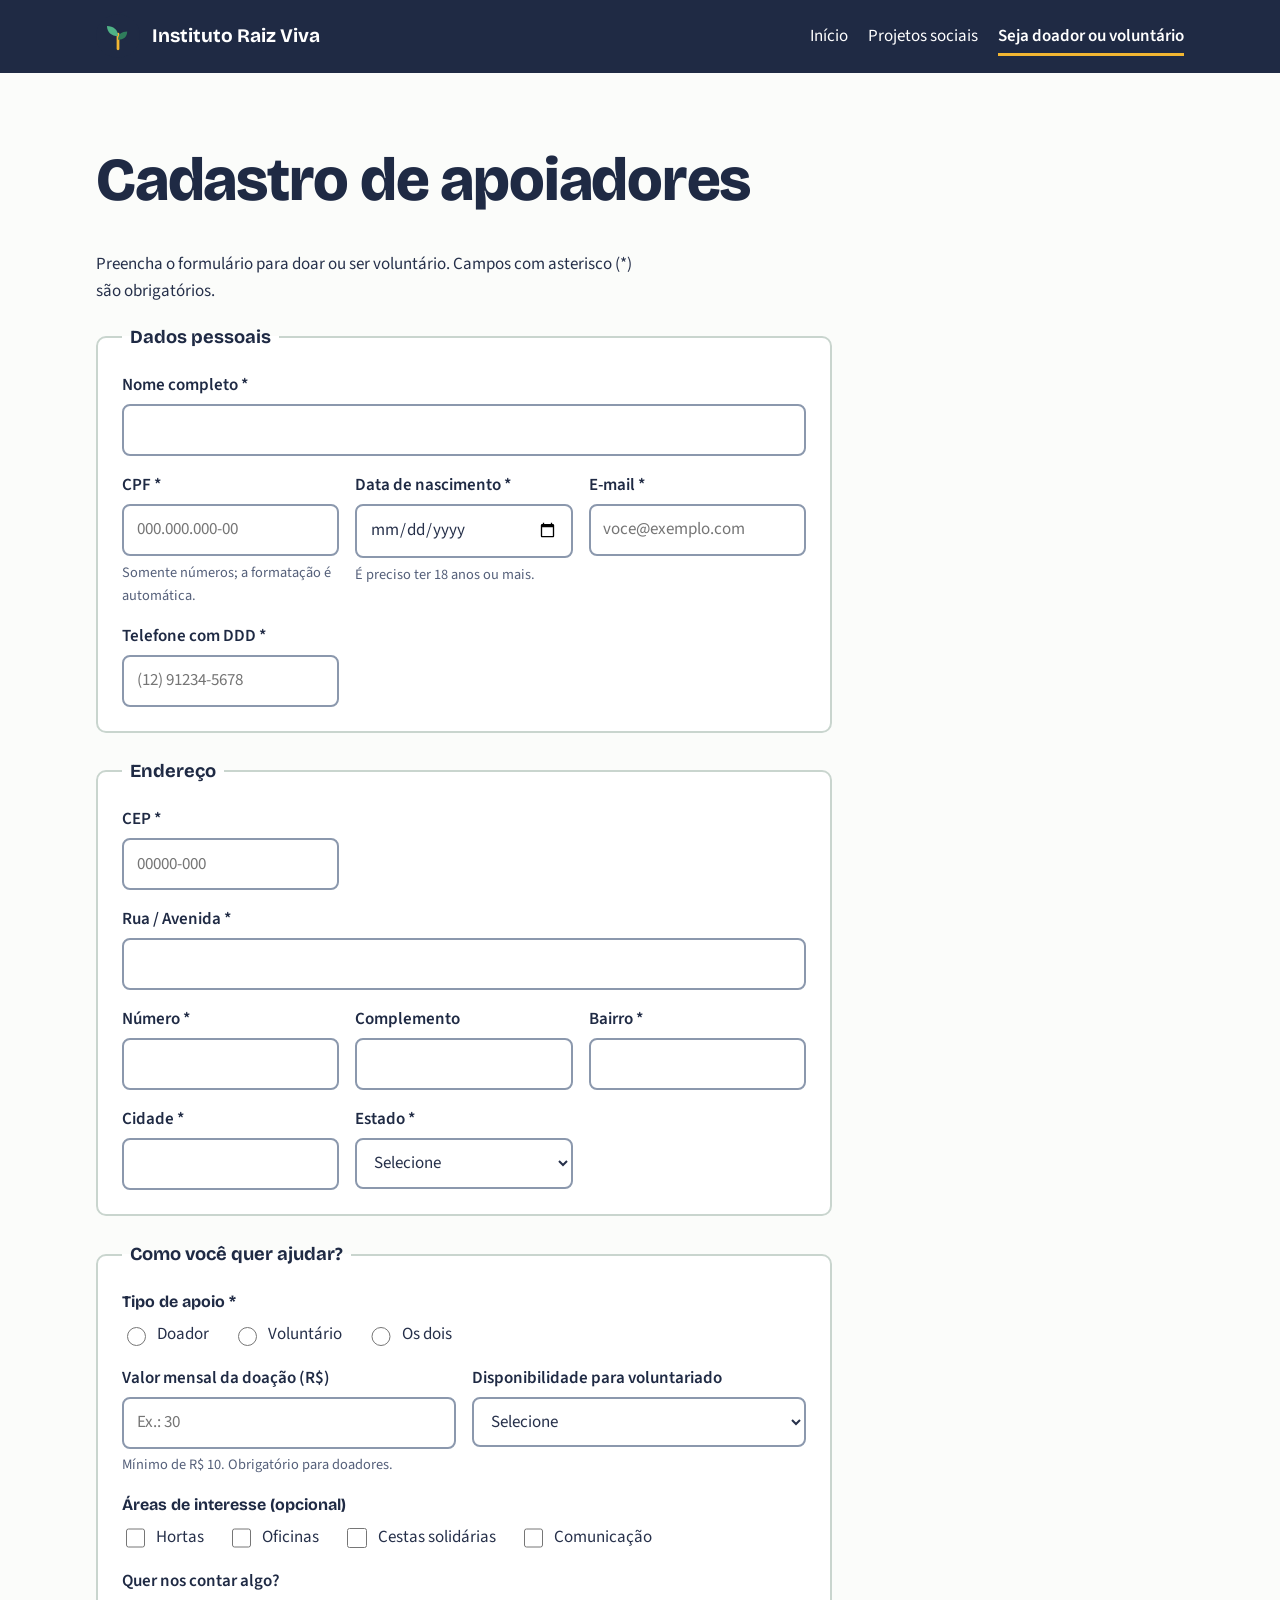
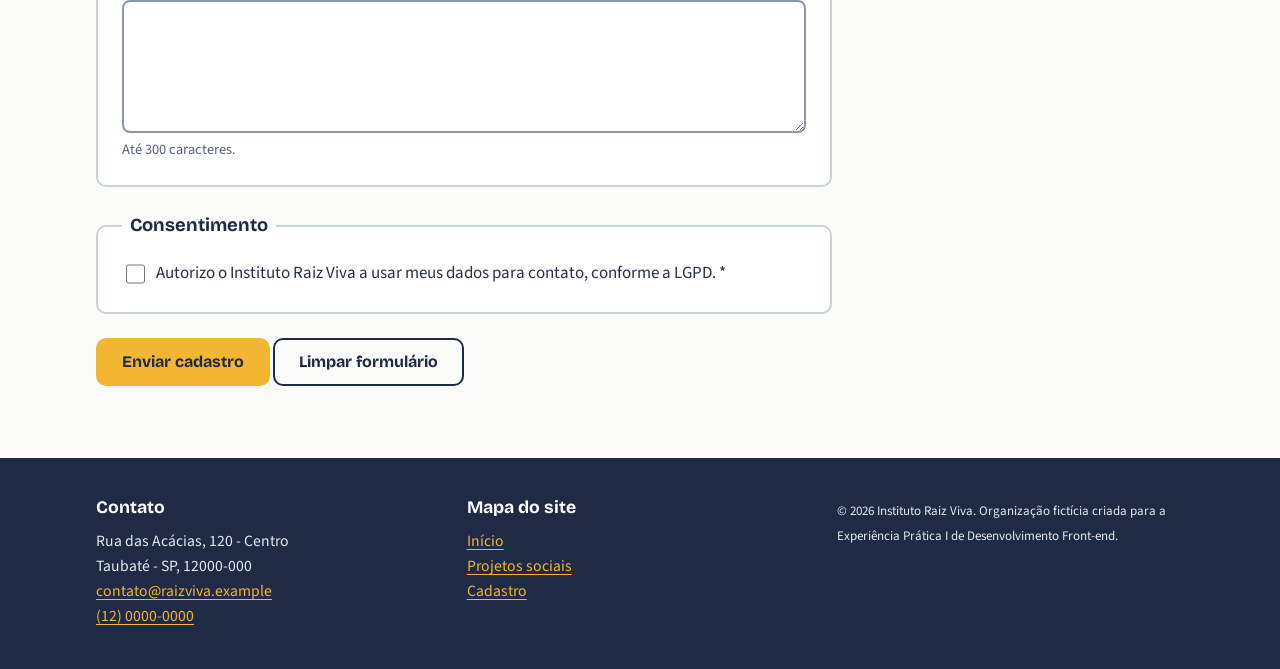
==== pages/cadastro.html @ 80fa7e84 "Add files via upload" ====
<!DOCTYPE html>
<html lang="pt-BR">
<head>
  <meta charset="UTF-8">
  <meta name="viewport" content="width=device-width, initial-scale=1.0">
  <title>Cadastro de doadores e voluntários | Instituto Raiz Viva</title>
  <meta name="description" content="Cadastre-se como doador ou voluntário do Instituto Raiz Viva.">
  <link rel="preconnect" href="https://fonts.googleapis.com">
  <link rel="preconnect" href="https://fonts.gstatic.com" crossorigin>
  <link href="https://fonts.googleapis.com/css2?family=Bricolage+Grotesque:wght@600;700;800&amp;family=Source+Sans+3:wght@400;600;700&amp;display=swap" rel="stylesheet">
  <link rel="stylesheet" href="../css/style.css">
</head>
<body>
  <a class="skip-link" href="#conteudo">Ir para o conteúdo principal</a>

  <header class="site-header">
    <div class="container">
      <a class="marca" href="../index.html">
        <img src="../img/logo.svg" alt="" width="44" height="44">
        <span>Instituto Raiz Viva</span>
      </a>
      <nav aria-label="Navegação principal">
        <ul class="menu">
          <li><a href="../index.html">Início</a></li>
          <li><a href="projetos.html">Projetos sociais</a></li>
          <li><a href="cadastro.html" aria-current="page">Seja doador ou voluntário</a></li>
        </ul>
      </nav>
    </div>
  </header>

  <main id="conteudo">
    <section class="secao" aria-labelledby="titulo-cadastro">
      <div class="container">
        <h1 id="titulo-cadastro">Cadastro de apoiadores</h1>
        <p>Preencha o formulário para doar ou ser voluntário. Campos com asterisco (*) são obrigatórios.</p>

        <div id="sucesso" class="mensagem-sucesso" role="status" tabindex="-1" hidden>
          <h2>Cadastro recebido!</h2>
          <p id="sucesso-texto">Obrigado por apoiar o Instituto Raiz Viva. Entraremos em contato em breve.</p>
        </div>

        <form id="form-cadastro" class="formulario" action="#" method="post">

          <fieldset>
            <legend>Dados pessoais</legend>
            <div class="grade">
              <div class="campo campo--largo">
                <label for="nome">Nome completo *</label>
                <input type="text" id="nome" name="nome" required minlength="5" maxlength="100"
                       autocomplete="name" pattern="[A-Za-zÀ-ÖØ-öø-ÿ' ]+ [A-Za-zÀ-ÖØ-öø-ÿ' ]+"
                       title="Informe nome e sobrenome, usando apenas letras">
              </div>
              <div class="campo">
                <label for="cpf">CPF *</label>
                <input type="text" id="cpf" name="cpf" required inputmode="numeric" maxlength="14"
                       placeholder="000.000.000-00" data-mask="cpf"
                       pattern="\d{3}\.\d{3}\.\d{3}-\d{2}" title="Formato: 000.000.000-00"
                       aria-describedby="cpf-dica">
                <span id="cpf-dica" class="dica">Somente números; a formatação é automática.</span>
              </div>
              <div class="campo">
                <label for="nascimento">Data de nascimento *</label>
                <input type="date" id="nascimento" name="nascimento" required min="1900-01-01" max="2008-12-31"
                       aria-describedby="nasc-dica">
                <span id="nasc-dica" class="dica">É preciso ter 18 anos ou mais.</span>
              </div>
              <div class="campo">
                <label for="email">E-mail *</label>
                <input type="email" id="email" name="email" required maxlength="120"
                       autocomplete="email" placeholder="voce@exemplo.com">
              </div>
              <div class="campo">
                <label for="telefone">Telefone com DDD *</label>
                <input type="tel" id="telefone" name="telefone" required inputmode="numeric" maxlength="15"
                       autocomplete="tel-national" placeholder="(12) 91234-5678" data-mask="telefone"
                       pattern="\(\d{2}\) \d{4,5}-\d{4}" title="Formato: (12) 91234-5678 ou (12) 1234-5678">
              </div>
            </div>
          </fieldset>

          <fieldset>
            <legend>Endereço</legend>
            <div class="grade">
              <div class="campo">
                <label for="cep">CEP *</label>
                <input type="text" id="cep" name="cep" required inputmode="numeric" maxlength="9"
                       autocomplete="postal-code" placeholder="00000-000" data-mask="cep"
                       pattern="\d{5}-\d{3}" title="Formato: 00000-000">
              </div>
              <div class="campo campo--largo">
                <label for="logradouro">Rua / Avenida *</label>
                <input type="text" id="logradouro" name="logradouro" required maxlength="120" autocomplete="address-line1">
              </div>
              <div class="campo">
                <label for="numero">Número *</label>
                <input type="text" id="numero" name="numero" required maxlength="10" inputmode="numeric"
                       pattern="\d+[A-Za-z]?|[Ss]/[Nn]" title="Informe o número (ex.: 120) ou S/N">
              </div>
              <div class="campo">
                <label for="complemento">Complemento</label>
                <input type="text" id="complemento" name="complemento" maxlength="60" autocomplete="address-line2">
              </div>
              <div class="campo">
                <label for="bairro">Bairro *</label>
                <input type="text" id="bairro" name="bairro" required maxlength="60">
              </div>
              <div class="campo">
                <label for="cidade">Cidade *</label>
                <input type="text" id="cidade" name="cidade" required maxlength="60" autocomplete="address-level2">
              </div>
              <div class="campo">
                <label for="estado">Estado *</label>
                <select id="estado" name="estado" required autocomplete="address-level1">
                  <option value="">Selecione</option>
                  <option value="AC">Acre</option><option value="AL">Alagoas</option><option value="AP">Amapá</option>
                  <option value="AM">Amazonas</option><option value="BA">Bahia</option><option value="CE">Ceará</option>
                  <option value="DF">Distrito Federal</option><option value="ES">Espírito Santo</option><option value="GO">Goiás</option>
                  <option value="MA">Maranhão</option><option value="MT">Mato Grosso</option><option value="MS">Mato Grosso do Sul</option>
                  <option value="MG">Minas Gerais</option><option value="PA">Pará</option><option value="PB">Paraíba</option>
                  <option value="PR">Paraná</option><option value="PE">Pernambuco</option><option value="PI">Piauí</option>
                  <option value="RJ">Rio de Janeiro</option><option value="RN">Rio Grande do Norte</option><option value="RS">Rio Grande do Sul</option>
                  <option value="RO">Rondônia</option><option value="RR">Roraima</option><option value="SC">Santa Catarina</option>
                  <option value="SP">São Paulo</option><option value="SE">Sergipe</option><option value="TO">Tocantins</option>
                </select>
              </div>
            </div>
          </fieldset>

          <fieldset>
            <legend>Como você quer ajudar?</legend>

            <fieldset class="subgrupo">
              <legend>Tipo de apoio *</legend>
              <div class="opcoes">
                <label class="opcao"><input type="radio" name="tipo" value="doador" required> Doador</label>
                <label class="opcao"><input type="radio" name="tipo" value="voluntario"> Voluntário</label>
                <label class="opcao"><input type="radio" name="tipo" value="ambos"> Os dois</label>
              </div>
            </fieldset>

            <div class="grade" style="margin-top:1rem">
              <div class="campo">
                <label for="valor">Valor mensal da doação (R$)</label>
                <input type="number" id="valor" name="valor" min="10" max="10000" step="5" placeholder="Ex.: 30"
                       aria-describedby="valor-dica">
                <span id="valor-dica" class="dica">Mínimo de R$ 10. Obrigatório para doadores.</span>
              </div>
              <div class="campo">
                <label for="disponibilidade">Disponibilidade para voluntariado</label>
                <select id="disponibilidade" name="disponibilidade">
                  <option value="">Selecione</option>
                  <option value="semana-manha">Dias de semana, manhã</option>
                  <option value="semana-tarde">Dias de semana, tarde</option>
                  <option value="sabado">Sábados</option>
                  <option value="flexivel">Horário flexível</option>
                </select>
              </div>
            </div>

            <fieldset class="subgrupo" style="margin-top:1rem">
              <legend>Áreas de interesse (opcional)</legend>
              <div class="opcoes">
                <label class="opcao"><input type="checkbox" name="areas" value="hortas"> Hortas</label>
                <label class="opcao"><input type="checkbox" name="areas" value="oficinas"> Oficinas</label>
                <label class="opcao"><input type="checkbox" name="areas" value="cestas"> Cestas solidárias</label>
                <label class="opcao"><input type="checkbox" name="areas" value="comunicacao"> Comunicação</label>
              </div>
            </fieldset>

            <div class="campo" style="margin-top:1rem">
              <label for="mensagem">Quer nos contar algo?</label>
              <textarea id="mensagem" name="mensagem" rows="4" maxlength="300"></textarea>
              <span class="dica">Até 300 caracteres.</span>
            </div>
          </fieldset>

          <fieldset>
            <legend>Consentimento</legend>
            <label class="opcao">
              <input type="checkbox" id="lgpd" name="lgpd" required>
              <span>Autorizo o Instituto Raiz Viva a usar meus dados para contato, conforme a LGPD. *</span>
            </label>
          </fieldset>

          <div>
            <button type="submit" class="botao">Enviar cadastro</button>
            <button type="reset" class="botao botao--secundario">Limpar formulário</button>
          </div>
        </form>
      </div>
    </section>
  </main>

  <footer class="site-footer">
    <div class="container">
      <section aria-labelledby="rodape-contato">
        <h2 id="rodape-contato">Contato</h2>
        <address>
          Rua das Acácias, 120 - Centro<br>
          Taubaté - SP, 12000-000<br>
          <a href="mailto:contato@raizviva.example">contato@raizviva.example</a><br>
          <a href="tel:+551200000000">(12) 0000-0000</a>
        </address>
      </section>
      <section aria-labelledby="rodape-mapa">
        <h2 id="rodape-mapa">Mapa do site</h2>
        <ul>
          <li><a href="../index.html">Início</a></li>
          <li><a href="projetos.html">Projetos sociais</a></li>
          <li><a href="cadastro.html">Cadastro</a></li>
        </ul>
      </section>
      <p><small>&copy; 2026 Instituto Raiz Viva. Organização fictícia criada para a Experiência Prática I de Desenvolvimento Front-end.</small></p>
    </div>
  </footer>

  <script src="../js/formulario.js"></script>
</body>
</html>
---- css/style.css ----
/* ===== Instituto Raiz Viva - folha de estilos ===== */
:root {
  --tinta: #1F2A44;
  --folha: #2F7D5B;
  --folha-clara: #E6F1EB;
  --sol: #F2B632;
  --papel: #FBFCFA;
  --texto: #26304A;
  --texto-suave: #55607A;
  --erro: #B3261E;
  --ok: #1B6B45;
  --borda: #C9D5CE;
  --raio: 10px;
  --fonte-titulo: "Bricolage Grotesque", "Trebuchet MS", system-ui, sans-serif;
  --fonte-texto: "Source Sans 3", "Segoe UI", system-ui, sans-serif;
}

*, *::before, *::after { box-sizing: border-box; }

html { scroll-behavior: smooth; }
@media (prefers-reduced-motion: reduce) { html { scroll-behavior: auto; } }

body {
  margin: 0;
  font-family: var(--fonte-texto);
  font-size: 1.0625rem;
  line-height: 1.6;
  color: var(--texto);
  background: var(--papel);
}

h1, h2, h3 { font-family: var(--fonte-titulo); color: var(--tinta); line-height: 1.15; margin: 0 0 .6em; }
h1 { font-size: clamp(2.2rem, 5vw + .5rem, 3.8rem); font-weight: 800; letter-spacing: -0.02em; }
h2 { font-size: clamp(1.6rem, 2.5vw + .8rem, 2.3rem); font-weight: 700; }
h3 { font-size: 1.25rem; font-weight: 700; }
p { margin: 0 0 1em; max-width: 68ch; }
a { color: var(--folha); text-underline-offset: 3px; }
a:hover { color: var(--tinta); }

:focus-visible { outline: 3px solid var(--sol); outline-offset: 2px; }

.container { width: min(100% - 2rem, 68rem); margin-inline: auto; }

.skip-link {
  position: absolute; left: -999px; top: 0;
  background: var(--tinta); color: #fff; padding: .6rem 1rem; z-index: 100;
}
.skip-link:focus { left: 0; }

/* ----- Cabeçalho ----- */
.site-header { background: var(--tinta); color: #fff; }
.site-header .container {
  display: flex; flex-wrap: wrap; align-items: center;
  justify-content: space-between; gap: .75rem 2rem; padding-block: .9rem;
}
.marca { display: flex; align-items: center; gap: .75rem; color: #fff; text-decoration: none;
  font-family: var(--fonte-titulo); font-weight: 700; font-size: 1.2rem; }
.marca img { width: 44px; height: 44px; }
.menu { display: flex; flex-wrap: wrap; gap: .25rem 1.25rem; list-style: none; margin: 0; padding: 0; }
.menu a { color: #fff; text-decoration: none; padding: .35rem 0; border-bottom: 3px solid transparent; }
.menu a:hover { border-bottom-color: var(--sol); color: #fff; }
.menu a[aria-current="page"] { border-bottom-color: var(--sol); font-weight: 600; }

/* ----- Botões ----- */
.botao {
  display: inline-block; padding: .8rem 1.5rem; border-radius: var(--raio);
  font-family: var(--fonte-titulo); font-weight: 700; font-size: 1rem;
  text-decoration: none; border: 2px solid transparent; cursor: pointer;
  background: var(--sol); color: var(--tinta);
  transition: background-color .15s, color .15s;
}
.botao:hover { background: #E0A21A; color: var(--tinta); }
.botao--secundario { background: transparent; color: var(--tinta); border-color: var(--tinta); }
.botao--secundario:hover { background: var(--tinta); color: #fff; }

/* ----- Hero ----- */
.hero { background: var(--folha-clara); position: relative; overflow: hidden; }
.hero::after {
  /* sulcos de plantio: a "linha de horta" da marca */
  content: ""; display: block; height: 56px;
  background: repeating-linear-gradient(90deg, var(--folha) 0 14px, transparent 14px 28px);
  opacity: .9;
}
.hero .container { padding-block: clamp(3rem, 8vw, 6rem) clamp(2.5rem, 6vw, 4rem); }
.hero p { font-size: 1.25rem; color: var(--texto); }
.hero .acoes { display: flex; flex-wrap: wrap; gap: .75rem; margin-top: 1.5rem; }

/* ----- Seções ----- */
.secao { padding-block: clamp(2.5rem, 6vw, 4.5rem); }
.secao--suave { background: var(--folha-clara); }
.duas-colunas { display: grid; gap: 2rem; grid-template-columns: 1fr; }
@media (min-width: 48rem) { .duas-colunas { grid-template-columns: 1fr 1fr; align-items: start; } }

.numeros { list-style: none; margin: 0; padding: 0; display: grid; gap: 1rem;
  grid-template-columns: repeat(auto-fit, minmax(11rem, 1fr)); }
.numeros li { border-left: 5px solid var(--sol); padding-left: 1rem; }
.numeros strong { display: block; font-family: var(--fonte-titulo); font-size: 2.4rem; color: var(--tinta); line-height: 1; }

.caminhos { display: grid; gap: 1.25rem; grid-template-columns: repeat(auto-fit, minmax(16rem, 1fr)); }
.caminho { background: #fff; border: 2px solid var(--borda); border-radius: var(--raio); padding: 1.5rem; }
.caminho h3 { margin-bottom: .4em; }

/* ----- Projetos ----- */
.projeto { background: #fff; border: 2px solid var(--borda); border-radius: var(--raio);
  padding: 1.5rem; margin-bottom: 1.5rem; }
.projeto header { margin-bottom: .75rem; }
.projeto dl { display: grid; grid-template-columns: max-content 1fr; gap: .25rem 1rem; margin: 1rem 0 0; }
.projeto dt { font-weight: 700; color: var(--tinta); }
.projeto dd { margin: 0; }

.tabela-wrap { overflow-x: auto; }
table { width: 100%; border-collapse: collapse; background: #fff; }
caption { text-align: left; font-family: var(--fonte-titulo); font-weight: 700; padding-bottom: .5rem; color: var(--tinta); }
th, td { text-align: left; padding: .7rem .9rem; border-bottom: 1px solid var(--borda); }
thead th { background: var(--tinta); color: #fff; }
tbody th { font-weight: 700; }

/* ----- Formulário ----- */
.formulario { display: grid; gap: 1.5rem; max-width: 46rem; }
fieldset { border: 2px solid var(--borda); border-radius: var(--raio); padding: 1.25rem 1.5rem 1.5rem; margin: 0; background: #fff; min-width: 0; }
legend { font-family: var(--fonte-titulo); font-weight: 700; font-size: 1.15rem; color: var(--tinta); padding-inline: .5rem; }
.grade { display: grid; gap: 1rem; grid-template-columns: repeat(auto-fit, minmax(13rem, 1fr)); }
.campo { display: flex; flex-direction: column; gap: .3rem; }
.campo--largo { grid-column: 1 / -1; }
label { font-weight: 600; color: var(--tinta); }
.dica { font-size: .9rem; color: var(--texto-suave); }
input[type="text"], input[type="email"], input[type="tel"], input[type="date"], input[type="number"], select, textarea {
  font: inherit; color: var(--texto); background: #fff;
  padding: .65rem .8rem; border: 2px solid #8B98AD; border-radius: 8px; width: 100%;
}
input:focus-visible, select:focus-visible, textarea:focus-visible { outline: 3px solid var(--sol); outline-offset: 1px; border-color: var(--tinta); }
/* o erro só aparece depois que a pessoa interagiu com o campo */
input:user-invalid, select:user-invalid, textarea:user-invalid { border-color: var(--erro); background: #FFF6F5; }
input:user-valid, select:user-valid { border-color: var(--ok); }
.erro { color: var(--erro); font-size: .92rem; min-height: 1.2em; margin: 0; }
.opcoes { display: flex; flex-wrap: wrap; gap: .5rem 1.5rem; }
.opcao { display: flex; align-items: center; gap: .5rem; font-weight: 400; color: var(--texto); }
.opcao input { width: 1.2rem; height: 1.2rem; accent-color: var(--folha); }
.subgrupo { border: 0; padding: 0; margin: 0; }
.subgrupo legend { padding: 0; font-size: 1rem; margin-bottom: .4rem; }
.mensagem-sucesso { border: 2px solid var(--ok); background: var(--folha-clara); border-radius: var(--raio); padding: 1.25rem 1.5rem; }
.mensagem-sucesso[hidden] { display: none; }

/* ----- Rodapé ----- */
.site-footer { background: var(--tinta); color: #E4E9F2; padding-block: 2.5rem; font-size: .98rem; }
.site-footer a { color: var(--sol); }
.site-footer address { font-style: normal; }
.site-footer .container { display: grid; gap: 1.5rem; grid-template-columns: repeat(auto-fit, minmax(15rem, 1fr)); }
.site-footer h2 { color: #fff; font-size: 1.1rem; }
.site-footer ul { list-style: none; padding: 0; margin: 0; }

/* ----- Imagens ----- */
img { max-width: 100%; height: auto; }
.figura { margin: 1.5rem 0 0; }
.figura img { display: block; width: 100%; border-radius: var(--raio); }
.figura figcaption { font-size: .92rem; color: var(--texto-suave); margin-top: .5rem; }

.caminho ol { padding-left: 1.25rem; margin: 0 0 1.25rem; }
.caminho li { margin-bottom: .4rem; }
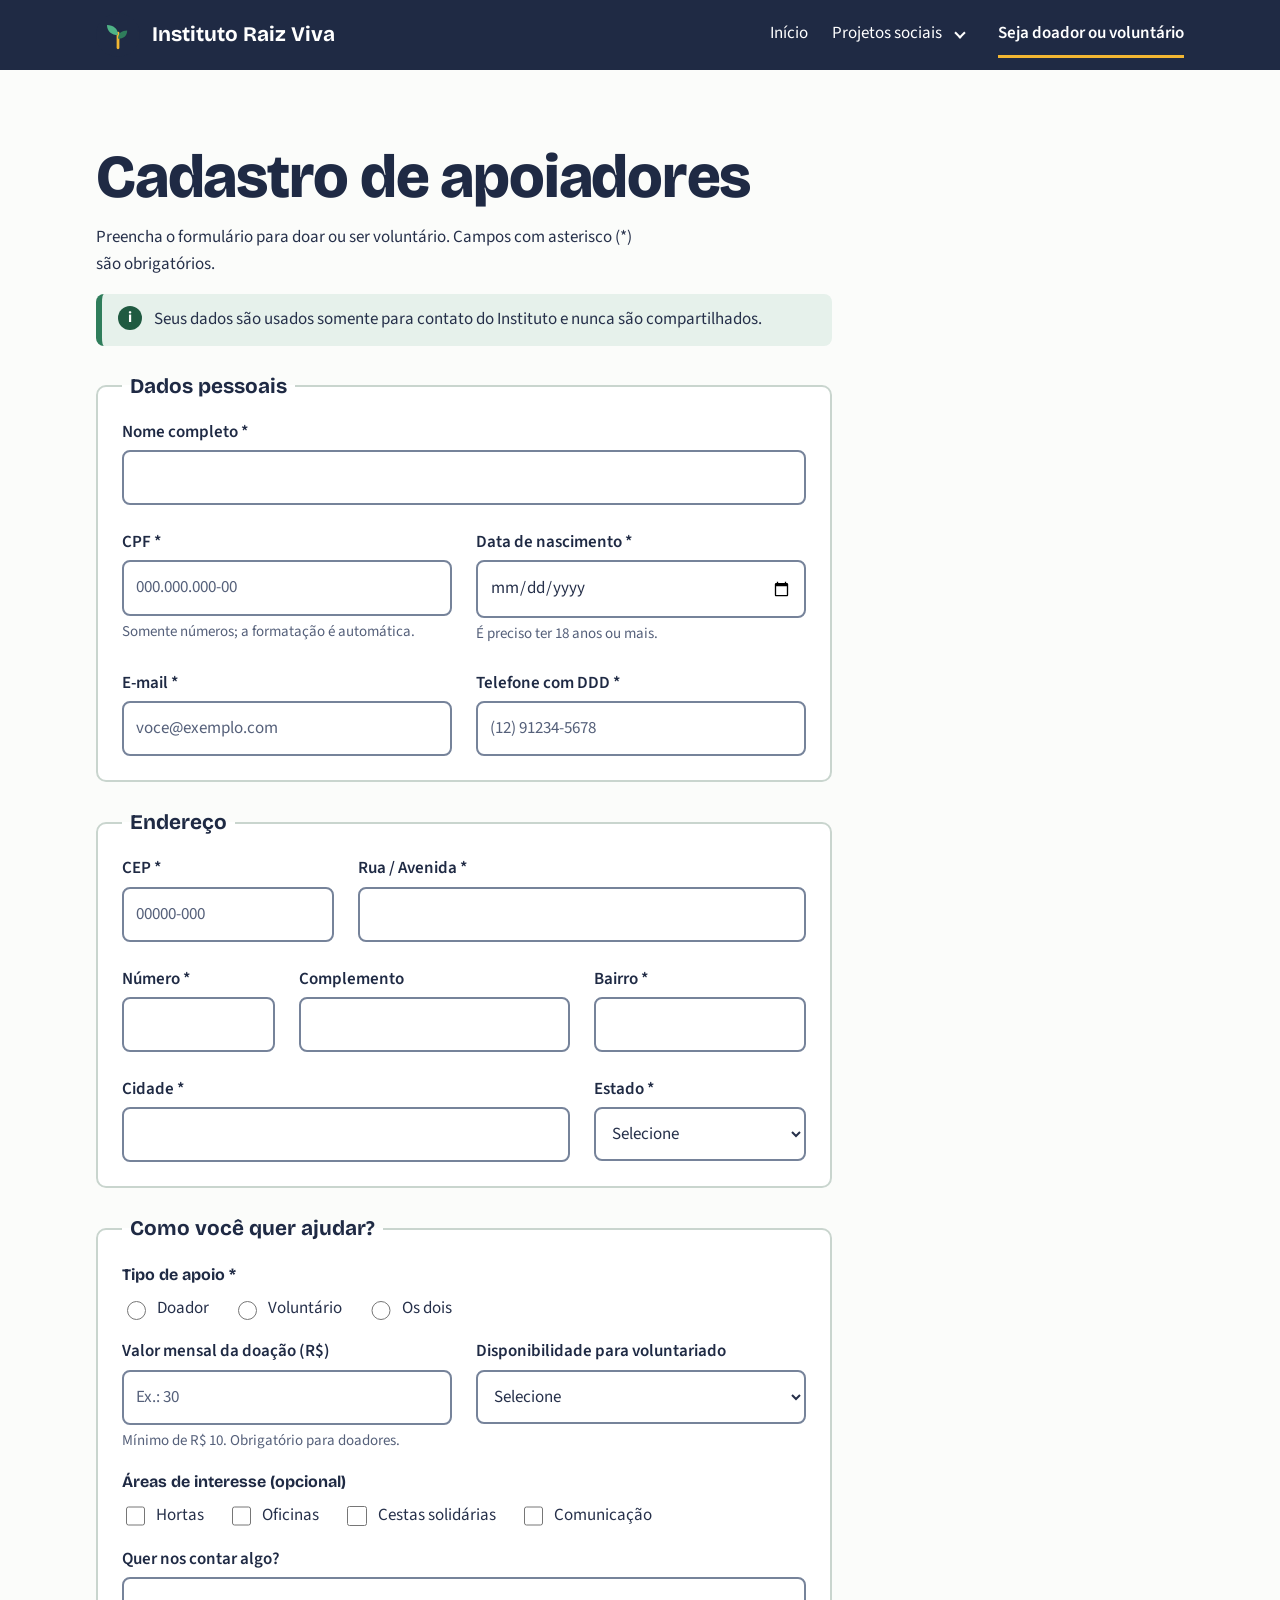
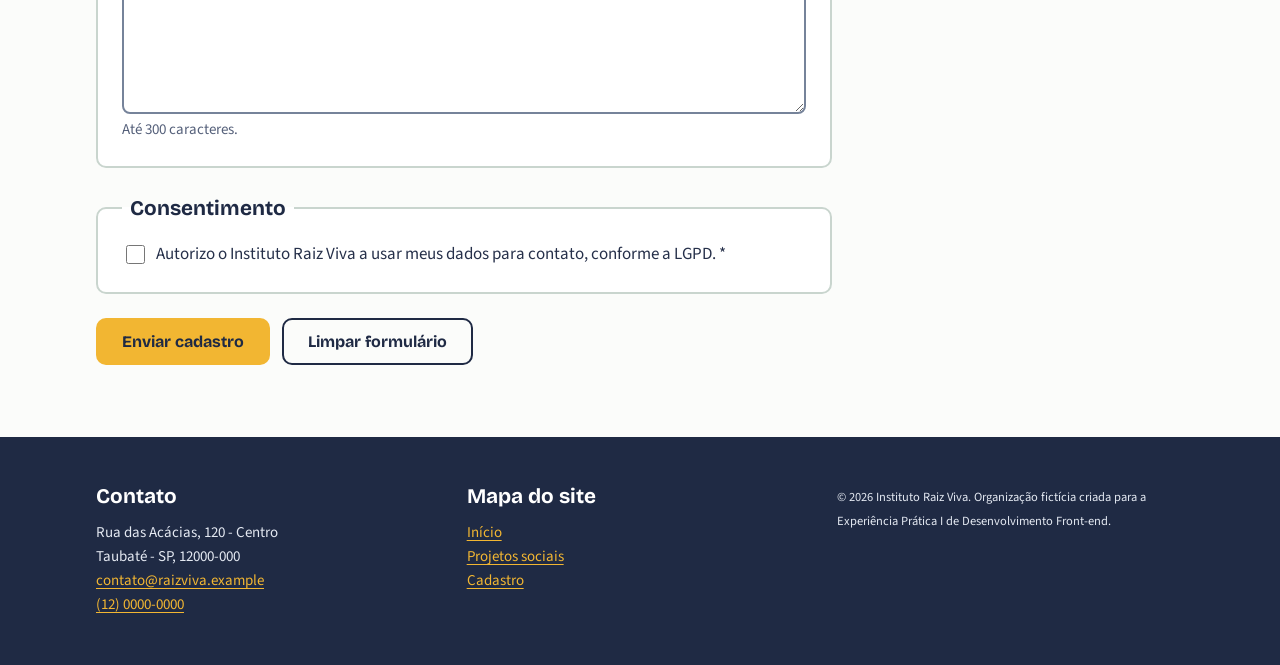
==== commit c4885162: "Add files via upload" ====
--- a/pages/cadastro.html
+++ b/pages/cadastro.html
@@ -8,7 +8,11 @@
   <link rel="preconnect" href="https://fonts.googleapis.com">
   <link rel="preconnect" href="https://fonts.gstatic.com" crossorigin>
   <link href="https://fonts.googleapis.com/css2?family=Bricolage+Grotesque:wght@600;700;800&amp;family=Source+Sans+3:wght@400;600;700&amp;display=swap" rel="stylesheet">
-  <link rel="stylesheet" href="../css/style.css">
+  <link rel="stylesheet" href="../css/tokens.css">
+  <link rel="stylesheet" href="../css/base.css">
+  <link rel="stylesheet" href="../css/layout.css">
+  <link rel="stylesheet" href="../css/components.css">
+  <link rel="stylesheet" href="../css/navegacao.css">
 </head>
 <body>
   <a class="skip-link" href="#conteudo">Ir para o conteúdo principal</a>
@@ -19,12 +23,25 @@
         <img src="../img/logo.svg" alt="" width="44" height="44">
         <span>Instituto Raiz Viva</span>
       </a>
-      <nav aria-label="Navegação principal">
-        <ul class="menu">
-          <li><a href="../index.html">Início</a></li>
-          <li><a href="projetos.html">Projetos sociais</a></li>
-          <li><a href="cadastro.html" aria-current="page">Seja doador ou voluntário</a></li>
-        </ul>
+      <nav class="nav" aria-label="Navegação principal">
+        <button type="button" class="menu-toggle" aria-expanded="false" aria-controls="menu-principal" aria-label="Abrir menu">
+          <span class="menu-toggle__barras" aria-hidden="true"></span>
+        </button>
+        <div class="menu-painel" id="menu-principal">
+          <ul class="menu">
+            <li><a href="../index.html">Início</a></li>
+            <li class="has-submenu">
+              <a href="projetos.html">Projetos sociais</a>
+              <button type="button" class="submenu-toggle" aria-expanded="false" aria-controls="submenu-projetos" aria-label="Mostrar projetos"></button>
+              <ul class="submenu" id="submenu-projetos">
+                <li><a href="projetos.html#projeto-hortas">Hortas Comunitárias</a></li>
+                <li><a href="projetos.html#projeto-oficinas">Oficinas Cozinha Inteira</a></li>
+                <li><a href="projetos.html#projeto-cestas">Cestas Solidárias</a></li>
+              </ul>
+            </li>
+            <li><a href="cadastro.html" aria-current="page">Seja doador ou voluntário</a></li>
+          </ul>
+        </div>
       </nav>
     </div>
   </header>
@@ -35,23 +52,20 @@
         <h1 id="titulo-cadastro">Cadastro de apoiadores</h1>
         <p>Preencha o formulário para doar ou ser voluntário. Campos com asterisco (*) são obrigatórios.</p>
 
-        <div id="sucesso" class="mensagem-sucesso" role="status" tabindex="-1" hidden>
-          <h2>Cadastro recebido!</h2>
-          <p id="sucesso-texto">Obrigado por apoiar o Instituto Raiz Viva. Entraremos em contato em breve.</p>
-        </div>
+        <p class="alerta" role="note">Seus dados são usados somente para contato do Instituto e nunca são compartilhados.</p>
 
         <form id="form-cadastro" class="formulario" action="#" method="post">
 
           <fieldset>
             <legend>Dados pessoais</legend>
-            <div class="grade">
-              <div class="campo campo--largo">
+            <div class="grid">
+              <div class="campo col-12">
                 <label for="nome">Nome completo *</label>
                 <input type="text" id="nome" name="nome" required minlength="5" maxlength="100"
                        autocomplete="name" pattern="[A-Za-zÀ-ÖØ-öø-ÿ' ]+ [A-Za-zÀ-ÖØ-öø-ÿ' ]+"
                        title="Informe nome e sobrenome, usando apenas letras">
               </div>
-              <div class="campo">
+              <div class="campo col-12 col-md-6">
                 <label for="cpf">CPF *</label>
                 <input type="text" id="cpf" name="cpf" required inputmode="numeric" maxlength="14"
                        placeholder="000.000.000-00" data-mask="cpf"
@@ -59,21 +73,21 @@
                        aria-describedby="cpf-dica">
                 <span id="cpf-dica" class="dica">Somente números; a formatação é automática.</span>
               </div>
-              <div class="campo">
+              <div class="campo col-12 col-md-6">
                 <label for="nascimento">Data de nascimento *</label>
                 <input type="date" id="nascimento" name="nascimento" required min="1900-01-01" max="2008-12-31"
                        aria-describedby="nasc-dica">
                 <span id="nasc-dica" class="dica">É preciso ter 18 anos ou mais.</span>
               </div>
-              <div class="campo">
+              <div class="campo col-12 col-md-6">
                 <label for="email">E-mail *</label>
                 <input type="email" id="email" name="email" required maxlength="120"
                        autocomplete="email" placeholder="voce@exemplo.com">
               </div>
-              <div class="campo">
+              <div class="campo col-12 col-md-6">
                 <label for="telefone">Telefone com DDD *</label>
                 <input type="tel" id="telefone" name="telefone" required inputmode="numeric" maxlength="15"
-                       autocomplete="tel-national" placeholder="(12) 91234-5678" data-mask="telefone"
+                       autocomplete="tel" placeholder="(12) 91234-5678" data-mask="telefone"
                        pattern="\(\d{2}\) \d{4,5}-\d{4}" title="Formato: (12) 91234-5678 ou (12) 1234-5678">
               </div>
             </div>
@@ -81,35 +95,35 @@
 
           <fieldset>
             <legend>Endereço</legend>
-            <div class="grade">
-              <div class="campo">
+            <div class="grid">
+              <div class="campo col-12 col-md-4">
                 <label for="cep">CEP *</label>
                 <input type="text" id="cep" name="cep" required inputmode="numeric" maxlength="9"
                        autocomplete="postal-code" placeholder="00000-000" data-mask="cep"
                        pattern="\d{5}-\d{3}" title="Formato: 00000-000">
               </div>
-              <div class="campo campo--largo">
+              <div class="campo col-12 col-md-8">
                 <label for="logradouro">Rua / Avenida *</label>
                 <input type="text" id="logradouro" name="logradouro" required maxlength="120" autocomplete="address-line1">
               </div>
-              <div class="campo">
+              <div class="campo col-6 col-md-3">
                 <label for="numero">Número *</label>
                 <input type="text" id="numero" name="numero" required maxlength="10" inputmode="numeric"
                        pattern="\d+[A-Za-z]?|[Ss]/[Nn]" title="Informe o número (ex.: 120) ou S/N">
               </div>
-              <div class="campo">
+              <div class="campo col-6 col-md-5">
                 <label for="complemento">Complemento</label>
                 <input type="text" id="complemento" name="complemento" maxlength="60" autocomplete="address-line2">
               </div>
-              <div class="campo">
+              <div class="campo col-12 col-md-4">
                 <label for="bairro">Bairro *</label>
                 <input type="text" id="bairro" name="bairro" required maxlength="60">
               </div>
-              <div class="campo">
+              <div class="campo col-12 col-md-8">
                 <label for="cidade">Cidade *</label>
                 <input type="text" id="cidade" name="cidade" required maxlength="60" autocomplete="address-level2">
               </div>
-              <div class="campo">
+              <div class="campo col-12 col-md-4">
                 <label for="estado">Estado *</label>
                 <select id="estado" name="estado" required autocomplete="address-level1">
                   <option value="">Selecione</option>
@@ -139,14 +153,14 @@
               </div>
             </fieldset>
 
-            <div class="grade" style="margin-top:1rem">
-              <div class="campo">
+            <div class="grid mt-4">
+              <div class="campo col-12 col-md-6">
                 <label for="valor">Valor mensal da doação (R$)</label>
                 <input type="number" id="valor" name="valor" min="10" max="10000" step="5" placeholder="Ex.: 30"
                        aria-describedby="valor-dica">
                 <span id="valor-dica" class="dica">Mínimo de R$ 10. Obrigatório para doadores.</span>
               </div>
-              <div class="campo">
+              <div class="campo col-12 col-md-6">
                 <label for="disponibilidade">Disponibilidade para voluntariado</label>
                 <select id="disponibilidade" name="disponibilidade">
                   <option value="">Selecione</option>
@@ -158,7 +172,7 @@
               </div>
             </div>
 
-            <fieldset class="subgrupo" style="margin-top:1rem">
+            <fieldset class="subgrupo mt-4">
               <legend>Áreas de interesse (opcional)</legend>
               <div class="opcoes">
                 <label class="opcao"><input type="checkbox" name="areas" value="hortas"> Hortas</label>
@@ -168,7 +182,7 @@
               </div>
             </fieldset>
 
-            <div class="campo" style="margin-top:1rem">
+            <div class="campo mt-4">
               <label for="mensagem">Quer nos contar algo?</label>
               <textarea id="mensagem" name="mensagem" rows="4" maxlength="300"></textarea>
               <span class="dica">Até 300 caracteres.</span>
@@ -183,7 +197,7 @@
             </label>
           </fieldset>
 
-          <div>
+          <div class="form-actions">
             <button type="submit" class="botao">Enviar cadastro</button>
             <button type="reset" class="botao botao--secundario">Limpar formulário</button>
           </div>
@@ -193,8 +207,8 @@
   </main>
 
   <footer class="site-footer">
-    <div class="container">
-      <section aria-labelledby="rodape-contato">
+    <div class="container grid">
+      <section class="col-12 col-md-4" aria-labelledby="rodape-contato">
         <h2 id="rodape-contato">Contato</h2>
         <address>
           Rua das Acácias, 120 - Centro<br>
@@ -203,7 +217,7 @@
           <a href="tel:+551200000000">(12) 0000-0000</a>
         </address>
       </section>
-      <section aria-labelledby="rodape-mapa">
+      <section class="col-12 col-md-4" aria-labelledby="rodape-mapa">
         <h2 id="rodape-mapa">Mapa do site</h2>
         <ul>
           <li><a href="../index.html">Início</a></li>
@@ -211,10 +225,21 @@
           <li><a href="cadastro.html">Cadastro</a></li>
         </ul>
       </section>
-      <p><small>&copy; 2026 Instituto Raiz Viva. Organização fictícia criada para a Experiência Prática I de Desenvolvimento Front-end.</small></p>
+      <p class="col-12 col-md-4"><small>&copy; 2026 Instituto Raiz Viva. Organização fictícia criada para a Experiência Prática I de Desenvolvimento Front-end.</small></p>
     </div>
   </footer>
 
+  <dialog class="modal" id="modal-sucesso" aria-labelledby="modal-sucesso-titulo">
+    <div class="modal__corpo">
+      <h2 id="modal-sucesso-titulo">Cadastro recebido!</h2>
+      <p id="sucesso-texto">Obrigado por apoiar o Instituto Raiz Viva. Entraremos em contato em breve.</p>
+      <form method="dialog" class="modal__acoes">
+        <button class="botao">Fechar</button>
+      </form>
+    </div>
+  </dialog>
+
+  <script src="../js/menu.js"></script>
   <script src="../js/formulario.js"></script>
 </body>
 </html>
--- a/css/tokens.css
+++ b/css/tokens.css
@@ -0,0 +1,88 @@
+/* ==========================================================
+   TOKENS DO DESIGN SYSTEM - Instituto Raiz Viva
+   Única fonte de verdade para cores, tipografia e espaçamentos.
+   Breakpoints (media queries não aceitam var()):
+     sm 36rem (576px) | md 48rem (768px) | lg 62rem (992px) | xl 75rem (1200px) | xxl 90rem (1440px)
+   ========================================================== */
+:root {
+  /* ----- Cores: paleta primitiva ----- */
+  --ink-900: #1F2A44;
+  --ink-700: #26304A;
+  --ink-500: #55607A;
+  --leaf-700: #1F5A41;
+  --leaf-600: #2F7D5B;
+  --leaf-400: #4FB286;
+  --leaf-100: #E6F1EB;
+  --sun-500: #F2B632;
+  --sun-600: #E0A21A;
+  --paper: #FBFCFA;
+  --white: #FFFFFF;
+  --gray-300: #C9D5CE;
+  --gray-500: #76839A;
+  --red-700: #B3261E;
+  --red-50: #FFF6F5;
+  --green-700: #1B6B45;
+
+  /* ----- Cores: papéis semânticos (usar estes nos componentes) ----- */
+  --color-bg: var(--paper);
+  --color-surface: var(--white);
+  --color-surface-alt: var(--leaf-100);
+  --color-text: var(--ink-700);
+  --color-text-muted: var(--ink-500);
+  --color-heading: var(--ink-900);
+  --color-primary: var(--leaf-600);
+  --color-primary-strong: var(--leaf-700);
+  --color-accent: var(--sun-500);
+  --color-accent-strong: var(--sun-600);
+  --color-brand-dark: var(--ink-900);
+  --color-border: var(--gray-300);
+  --color-border-strong: var(--gray-500);
+  --color-danger: var(--red-700);
+  --color-danger-bg: var(--red-50);
+  --color-success: var(--green-700);
+
+  /* ----- Tipografia ----- */
+  --font-heading: "Bricolage Grotesque", "Trebuchet MS", system-ui, sans-serif;
+  --font-body: "Source Sans 3", "Segoe UI", system-ui, sans-serif;
+
+  /* escala fluida: cresce suavemente entre celular e desktop */
+  --text-sm: 0.9375rem;
+  --text-base: 1.0625rem;
+  --text-lg: clamp(1.125rem, 1.02rem + 0.5vw, 1.3rem);
+  --text-xl: clamp(1.3rem, 1.1rem + 0.9vw, 1.7rem);
+  --text-2xl: clamp(1.6rem, 1.2rem + 1.8vw, 2.4rem);
+  --text-3xl: clamp(2.2rem, 1.4rem + 3.5vw, 3.8rem);
+
+  --leading-tight: 1.15;
+  --leading-body: 1.6;
+  --weight-regular: 400;
+  --weight-semibold: 600;
+  --weight-bold: 700;
+  --weight-black: 800;
+
+  /* ----- Espaçamentos: escala modular (base 4px) ----- */
+  --space-1: 0.25rem;
+  --space-2: 0.5rem;
+  --space-3: 0.75rem;
+  --space-4: 1rem;
+  --space-5: 1.5rem;
+  --space-6: 2rem;
+  --space-7: 3rem;
+  --space-8: 4.5rem;
+
+  /* ----- Layout ----- */
+  --container-max: 68rem;
+  --gutter: var(--space-5);
+
+  /* ----- Forma e elevação ----- */
+  --radius-sm: 8px;
+  --radius-md: 10px;
+  --radius-lg: 16px;
+  --border-width: 2px;
+  --shadow-sm: 0 1px 3px rgb(31 42 68 / 0.12);
+  --shadow-md: 0 6px 20px rgb(31 42 68 / 0.14);
+
+  /* ----- Interação ----- */
+  --focus-ring: 3px solid var(--color-accent);
+  --transition: 0.15s ease;
+}
--- a/css/base.css
+++ b/css/base.css
@@ -0,0 +1,45 @@
+/* ==========================================================
+   BASE: reset e estilos globais dos elementos HTML
+   ========================================================== */
+*, *::before, *::after { box-sizing: border-box; }
+
+html { scroll-behavior: smooth; }
+@media (prefers-reduced-motion: reduce) {
+  html { scroll-behavior: auto; }
+  *, *::before, *::after { transition: none !important; animation: none !important; }
+}
+
+body {
+  margin: 0;
+  font-family: var(--font-body);
+  font-size: var(--text-base);
+  line-height: var(--leading-body);
+  color: var(--color-text);
+  background: var(--color-bg);
+}
+
+h1, h2, h3 {
+  font-family: var(--font-heading);
+  color: var(--color-heading);
+  line-height: var(--leading-tight);
+  margin: 0 0 var(--space-3);
+}
+h1 { font-size: var(--text-3xl); font-weight: var(--weight-black); letter-spacing: -0.02em; }
+h2 { font-size: var(--text-2xl); font-weight: var(--weight-bold); }
+h3 { font-size: var(--text-lg); font-weight: var(--weight-bold); }
+
+p { margin: 0 0 var(--space-4); max-width: 68ch; }
+ul, ol { margin: 0 0 var(--space-4); }
+img { max-width: 100%; height: auto; }
+
+a { color: var(--color-primary-strong); text-underline-offset: 3px; }
+a:hover { color: var(--color-heading); }
+
+:focus-visible { outline: var(--focus-ring); outline-offset: 2px; }
+
+.skip-link {
+  position: absolute; left: -999px; top: 0; z-index: 100;
+  background: var(--color-brand-dark); color: var(--white);
+  padding: var(--space-3) var(--space-4);
+}
+.skip-link:focus { left: 0; }
--- a/css/layout.css
+++ b/css/layout.css
@@ -0,0 +1,124 @@
+/* ==========================================================
+   LAYOUT: contêiner, grid de 12 colunas e utilitários
+   Mobile-first. Uso: <div class="grid"><div class="col-12 col-md-6">...
+   Sem classe de coluna, o item ocupa as 12 colunas.
+   Breakpoints (5 @media):
+     sm 36rem (576px) | md 48rem (768px) | lg 62rem (992px)
+     xl 75rem (1200px) | xxl 90rem (1440px, monitores panorâmicos)
+   ========================================================== */
+
+.container {
+  width: min(100% - 2 * var(--space-4), var(--container-max));
+  margin-inline: auto;
+}
+
+.grid {
+  display: grid;
+  grid-template-columns: repeat(12, minmax(0, 1fr));
+  gap: var(--space-5) var(--gutter);
+}
+.grid > * { grid-column: span 12; min-width: 0; }
+
+.secao { padding-block: clamp(var(--space-7), 6vw, var(--space-8)); }
+.secao--suave { background: var(--color-surface-alt); }
+
+/* ----- Utilitários de espaçamento ----- */
+.mt-4 { margin-top: var(--space-4); }
+.mt-5 { margin-top: var(--space-5); }
+.mb-0 { margin-bottom: 0; }
+
+/* ----- colunas base (celular) ----- */
+.col-1 { grid-column: span 1; }
+.col-2 { grid-column: span 2; }
+.col-3 { grid-column: span 3; }
+.col-4 { grid-column: span 4; }
+.col-5 { grid-column: span 5; }
+.col-6 { grid-column: span 6; }
+.col-7 { grid-column: span 7; }
+.col-8 { grid-column: span 8; }
+.col-9 { grid-column: span 9; }
+.col-10 { grid-column: span 10; }
+.col-11 { grid-column: span 11; }
+.col-12 { grid-column: span 12; }
+
+/* ----- a partir de 36rem ----- */
+@media (min-width: 36rem) {
+  .col-sm-1 { grid-column: span 1; }
+  .col-sm-2 { grid-column: span 2; }
+  .col-sm-3 { grid-column: span 3; }
+  .col-sm-4 { grid-column: span 4; }
+  .col-sm-5 { grid-column: span 5; }
+  .col-sm-6 { grid-column: span 6; }
+  .col-sm-7 { grid-column: span 7; }
+  .col-sm-8 { grid-column: span 8; }
+  .col-sm-9 { grid-column: span 9; }
+  .col-sm-10 { grid-column: span 10; }
+  .col-sm-11 { grid-column: span 11; }
+  .col-sm-12 { grid-column: span 12; }
+}
+
+/* ----- a partir de 48rem ----- */
+@media (min-width: 48rem) {
+  .col-md-1 { grid-column: span 1; }
+  .col-md-2 { grid-column: span 2; }
+  .col-md-3 { grid-column: span 3; }
+  .col-md-4 { grid-column: span 4; }
+  .col-md-5 { grid-column: span 5; }
+  .col-md-6 { grid-column: span 6; }
+  .col-md-7 { grid-column: span 7; }
+  .col-md-8 { grid-column: span 8; }
+  .col-md-9 { grid-column: span 9; }
+  .col-md-10 { grid-column: span 10; }
+  .col-md-11 { grid-column: span 11; }
+  .col-md-12 { grid-column: span 12; }
+}
+
+/* ----- a partir de 62rem ----- */
+@media (min-width: 62rem) {
+  .col-lg-1 { grid-column: span 1; }
+  .col-lg-2 { grid-column: span 2; }
+  .col-lg-3 { grid-column: span 3; }
+  .col-lg-4 { grid-column: span 4; }
+  .col-lg-5 { grid-column: span 5; }
+  .col-lg-6 { grid-column: span 6; }
+  .col-lg-7 { grid-column: span 7; }
+  .col-lg-8 { grid-column: span 8; }
+  .col-lg-9 { grid-column: span 9; }
+  .col-lg-10 { grid-column: span 10; }
+  .col-lg-11 { grid-column: span 11; }
+  .col-lg-12 { grid-column: span 12; }
+}
+
+/* ----- a partir de 75rem ----- */
+@media (min-width: 75rem) {
+  .col-xl-1 { grid-column: span 1; }
+  .col-xl-2 { grid-column: span 2; }
+  .col-xl-3 { grid-column: span 3; }
+  .col-xl-4 { grid-column: span 4; }
+  .col-xl-5 { grid-column: span 5; }
+  .col-xl-6 { grid-column: span 6; }
+  .col-xl-7 { grid-column: span 7; }
+  .col-xl-8 { grid-column: span 8; }
+  .col-xl-9 { grid-column: span 9; }
+  .col-xl-10 { grid-column: span 10; }
+  .col-xl-11 { grid-column: span 11; }
+  .col-xl-12 { grid-column: span 12; }
+}
+
+/* ----- a partir de 90rem ----- */
+@media (min-width: 90rem) {
+  /* telas panorâmicas: contêiner mais largo e mais respiro entre colunas */
+  :root { --container-max: 80rem; --gutter: var(--space-6); }
+  .col-xxl-1 { grid-column: span 1; }
+  .col-xxl-2 { grid-column: span 2; }
+  .col-xxl-3 { grid-column: span 3; }
+  .col-xxl-4 { grid-column: span 4; }
+  .col-xxl-5 { grid-column: span 5; }
+  .col-xxl-6 { grid-column: span 6; }
+  .col-xxl-7 { grid-column: span 7; }
+  .col-xxl-8 { grid-column: span 8; }
+  .col-xxl-9 { grid-column: span 9; }
+  .col-xxl-10 { grid-column: span 10; }
+  .col-xxl-11 { grid-column: span 11; }
+  .col-xxl-12 { grid-column: span 12; }
+}
--- a/css/components.css
+++ b/css/components.css
@@ -0,0 +1,169 @@
+/* ==========================================================
+   COMPONENTES: usam apenas tokens e Flexbox/Grid
+   ========================================================== */
+
+/* ----- Cabeçalho e navegação (Flexbox) ----- */
+.site-header { position: relative; z-index: 50; background: var(--color-brand-dark); color: var(--white); }
+.site-header .container {
+  display: flex; flex-wrap: wrap; align-items: center;
+  justify-content: space-between; gap: var(--space-3) var(--space-6);
+  padding-block: var(--space-3);
+}
+.marca {
+  display: flex; align-items: center; gap: var(--space-3);
+  color: var(--white); text-decoration: none;
+  font-family: var(--font-heading); font-weight: var(--weight-bold); font-size: var(--text-lg);
+}
+.marca img { width: 44px; height: 44px; }
+
+/* ----- Botões (Flexbox para centralizar o conteúdo) ----- */
+.botao {
+  display: inline-flex; align-items: center; justify-content: center;
+  padding: var(--space-3) var(--space-5);
+  border: var(--border-width) solid transparent; border-radius: var(--radius-md);
+  background: var(--color-accent); color: var(--color-heading);
+  font-family: var(--font-heading); font-weight: var(--weight-bold); font-size: 1rem;
+  text-decoration: none; cursor: pointer;
+  transition: background-color var(--transition), color var(--transition);
+}
+.botao:hover { background: var(--color-accent-strong); color: var(--color-heading); }
+.botao--secundario { background: transparent; border-color: var(--color-heading); }
+.botao--secundario:hover { background: var(--color-heading); color: var(--white); }
+
+/* ----- Hero ----- */
+.hero { background: var(--color-surface-alt); }
+.hero::after {
+  /* sulcos de plantio: assinatura visual da marca */
+  content: ""; display: block; height: 56px;
+  background: repeating-linear-gradient(90deg, var(--color-primary) 0 14px, transparent 14px 28px);
+}
+.hero .container { padding-block: clamp(var(--space-7), 8vw, var(--space-8)) clamp(var(--space-6), 6vw, var(--space-7)); }
+.hero p { font-size: var(--text-lg); }
+.hero .acoes { display: flex; flex-wrap: wrap; gap: var(--space-3); margin-top: var(--space-5); }
+
+/* ----- Números de impacto ----- */
+.numeros { list-style: none; margin: var(--space-5) 0 var(--space-4); padding: 0; }
+.numeros li { border-left: 5px solid var(--color-accent); padding-left: var(--space-4); }
+.numeros strong { display: block; font-family: var(--font-heading); font-size: var(--text-2xl); color: var(--color-heading); line-height: 1; }
+
+/* ----- Cartão (Flexbox em coluna: o link/botão fica sempre no rodapé) ----- */
+.card {
+  display: flex; flex-direction: column; gap: var(--space-2);
+  background: var(--color-surface);
+  border: var(--border-width) solid var(--color-border);
+  border-radius: var(--radius-md); padding: var(--space-5);
+}
+.card > :last-child { margin-top: auto; margin-bottom: 0; }
+.card p { margin-bottom: var(--space-2); }
+
+/* ----- Projetos (cartão + lista de definição) ----- */
+.projeto header { margin-bottom: var(--space-2); }
+.projeto dl { display: grid; grid-template-columns: max-content 1fr; gap: var(--space-1) var(--space-4); margin: 0; }
+.projeto dt { font-weight: var(--weight-bold); color: var(--color-heading); }
+.projeto dd { margin: 0; }
+
+/* ----- Figura ----- */
+.figura { margin: var(--space-5) 0 0; }
+.figura img { display: block; width: 100%; border-radius: var(--radius-md); }
+.figura figcaption { font-size: var(--text-sm); color: var(--color-text-muted); margin-top: var(--space-2); }
+
+/* ----- Tabela ----- */
+.tabela-wrap { overflow-x: auto; }
+table { width: 100%; border-collapse: collapse; background: var(--color-surface); }
+caption { text-align: left; font-family: var(--font-heading); font-weight: var(--weight-bold); padding-bottom: var(--space-2); color: var(--color-heading); }
+th, td { text-align: left; padding: var(--space-3) var(--space-3); border-bottom: 1px solid var(--color-border); }
+thead th { background: var(--color-brand-dark); color: var(--white); }
+tbody th { font-weight: var(--weight-bold); }
+
+/* ----- Formulário ----- */
+.formulario { display: grid; gap: var(--space-5); max-width: 46rem; }
+fieldset {
+  min-width: 0; margin-inline: 0; background: var(--color-surface);
+  border: var(--border-width) solid var(--color-border);
+  border-radius: var(--radius-md); padding: var(--space-4) var(--space-5) var(--space-5);
+}
+legend { font-family: var(--font-heading); font-weight: var(--weight-bold); font-size: var(--text-lg); color: var(--color-heading); padding-inline: var(--space-2); }
+.campo { display: flex; flex-direction: column; gap: var(--space-1); }
+label { font-weight: var(--weight-semibold); color: var(--color-heading); }
+.dica { font-size: var(--text-sm); color: var(--color-text-muted); }
+
+input[type="text"], input[type="email"], input[type="tel"], input[type="date"], input[type="number"], select, textarea {
+  width: 100%; font: inherit; color: var(--color-text); background: var(--color-surface);
+  padding: var(--space-3); border: var(--border-width) solid var(--color-border-strong); border-radius: var(--radius-sm);
+}
+input:focus-visible, select:focus-visible, textarea:focus-visible {
+  outline: var(--focus-ring); outline-offset: 1px; border-color: var(--color-heading);
+}
+/* feedback só depois que a pessoa interagiu com o campo */
+input:user-invalid, select:user-invalid, textarea:user-invalid { border-color: var(--color-danger); background: var(--color-danger-bg); }
+input:user-valid, select:user-valid { border-color: var(--color-success); }
+
+.opcoes { display: flex; flex-wrap: wrap; gap: var(--space-2) var(--space-5); }
+.opcao { display: flex; align-items: center; gap: var(--space-2); font-weight: var(--weight-regular); color: var(--color-text); }
+.opcao input { width: 1.2rem; height: 1.2rem; accent-color: var(--color-primary); }
+.subgrupo { border: 0; padding: 0; }
+.subgrupo legend { padding: 0; font-size: 1rem; margin-bottom: var(--space-2); }
+.form-actions { display: flex; flex-wrap: wrap; gap: var(--space-3); }
+
+.mensagem-sucesso { border: var(--border-width) solid var(--color-success); background: var(--color-surface-alt); border-radius: var(--radius-md); padding: var(--space-5); margin-bottom: var(--space-5); }
+.mensagem-sucesso[hidden] { display: none; }
+
+/* ----- Rodapé (o grid de 12 colunas vem do HTML) ----- */
+.site-footer { background: var(--color-brand-dark); color: #E4E9F2; padding-block: var(--space-7); font-size: var(--text-sm); }
+.site-footer a { color: var(--color-accent); }
+.site-footer address { font-style: normal; }
+.site-footer h2 { color: var(--white); font-size: var(--text-lg); }
+.site-footer ul { list-style: none; padding: 0; margin: 0; }
+
+/* ==========================================================
+   INTERAÇÃO: estados de botões, cartões, formulários, alertas e modais
+   ========================================================== */
+
+/* ----- Estados do botão ----- */
+.botao:active { transform: scale(0.97); }
+.botao:focus-visible { outline: var(--focus-ring); outline-offset: 3px; }
+.botao:disabled, .botao[aria-disabled="true"] { opacity: 0.5; cursor: not-allowed; transform: none; }
+
+/* ----- Cartões interativos ----- */
+.card { position: relative; transition: transform 0.2s ease, box-shadow 0.2s ease, border-color 0.2s ease; }
+.card:hover { transform: translateY(-3px); box-shadow: var(--shadow-md); border-color: var(--color-primary); }
+.card:focus-within { border-color: var(--color-heading); }
+/* cartão inteiro clicável: o link "estica" por um pseudo-elemento */
+.card--link a { position: static; font-weight: var(--weight-semibold); }
+.card--link a::after { content: ""; position: absolute; inset: 0; border-radius: var(--radius-md); }
+.card--link a:focus-visible { outline: none; }
+.card--link a:focus-visible::after { outline: var(--focus-ring); outline-offset: 3px; }
+
+/* ----- Estados do formulário ----- */
+.campo:focus-within > label { color: var(--color-primary-strong); }
+input::placeholder, textarea::placeholder { color: var(--color-text-muted); opacity: 1; }
+input:disabled, select:disabled, textarea:disabled { background: var(--color-surface-alt); cursor: not-allowed; opacity: 0.7; }
+.campo:has(:user-invalid) .dica { color: var(--color-danger); }
+.opcao input:checked + span, .opcao:has(input:checked) { color: var(--color-heading); font-weight: var(--weight-semibold); }
+
+/* ----- Alertas contextuais ----- */
+.alerta {
+  display: flex; align-items: flex-start; gap: var(--space-3);
+  max-width: 46rem; margin: 0 0 var(--space-5); padding: var(--space-3) var(--space-4);
+  border-left: 6px solid var(--color-primary); border-radius: var(--radius-sm);
+  background: var(--color-surface-alt); color: var(--color-text);
+}
+.alerta::before { content: "i"; flex: none; display: grid; place-items: center; width: 1.5rem; height: 1.5rem; border-radius: 50%; background: var(--color-primary-strong); color: var(--white); font-weight: var(--weight-bold); font-size: var(--text-sm); }
+.alerta--aviso { border-left-color: var(--color-accent-strong); background: #FFF8E6; }
+.alerta--aviso::before { content: "!"; background: var(--color-heading); }
+.alerta--erro { border-left-color: var(--color-danger); background: var(--color-danger-bg); }
+.alerta--erro::before { content: "!"; background: var(--color-danger); }
+
+/* ----- Modal (elemento nativo <dialog>) ----- */
+.modal {
+  width: min(32rem, 100% - 2rem); padding: 0; border: 0; border-radius: var(--radius-lg);
+  background: var(--color-surface); color: var(--color-text); box-shadow: var(--shadow-md);
+}
+.modal::backdrop { background: rgb(31 42 68 / 0.65); }
+.modal[open] { animation: modal-entrada 0.25s ease; }
+.modal[open]::backdrop { animation: modal-fundo 0.25s ease; }
+.modal__corpo { padding: var(--space-5); }
+.modal__corpo ol { padding-left: var(--space-5); }
+.modal__acoes { display: flex; flex-wrap: wrap; gap: var(--space-3); margin: var(--space-5) 0 0; }
+@keyframes modal-entrada { from { opacity: 0; transform: translateY(14px) scale(0.98); } to { opacity: 1; transform: none; } }
+@keyframes modal-fundo { from { opacity: 0; } to { opacity: 1; } }
--- a/css/navegacao.css
+++ b/css/navegacao.css
@@ -0,0 +1,105 @@
+/* ==========================================================
+   NAVEGAÇÃO: menu principal responsivo
+   Celular (padrão): botão hambúrguer + painel que abre/fecha
+   Desktop (min-width: 48rem): menu horizontal + submenu dropdown
+   ========================================================== */
+
+.nav { margin-left: auto; }
+
+/* ----- Botão hambúrguer (as 3 barras são desenhadas só com CSS) ----- */
+.menu-toggle {
+  display: inline-flex; align-items: center; justify-content: center;
+  width: 44px; height: 44px; padding: 0;
+  background: transparent; cursor: pointer;
+  border: var(--border-width) solid rgb(255 255 255 / 0.6); border-radius: var(--radius-sm);
+  transition: border-color var(--transition);
+}
+.menu-toggle:hover { border-color: var(--white); }
+.menu-toggle__barras,
+.menu-toggle__barras::before,
+.menu-toggle__barras::after {
+  display: block; width: 22px; height: 2px; border-radius: 2px;
+  background: var(--white);
+  transition: transform 0.25s ease, background-color 0.25s ease;
+}
+.menu-toggle__barras { position: relative; }
+.menu-toggle__barras::before,
+.menu-toggle__barras::after { content: ""; position: absolute; left: 0; }
+.menu-toggle__barras::before { top: -7px; }
+.menu-toggle__barras::after { top: 7px; }
+/* estado aberto: as barras viram um X */
+.menu-toggle[aria-expanded="true"] .menu-toggle__barras { background: transparent; }
+.menu-toggle[aria-expanded="true"] .menu-toggle__barras::before { transform: translateY(7px) rotate(45deg); }
+.menu-toggle[aria-expanded="true"] .menu-toggle__barras::after { transform: translateY(-7px) rotate(-45deg); }
+
+/* ----- Painel do menu no celular: fechado por padrão ----- */
+.menu-painel {
+  position: absolute; top: 100%; left: 0; right: 0;
+  background: var(--color-brand-dark);
+  border-top: 1px solid rgb(255 255 255 / 0.15);
+  max-height: 0; overflow: hidden; visibility: hidden; /* sai da ordem do Tab quando fechado */
+  transition: max-height 0.3s ease, visibility 0s linear 0.3s;
+}
+.menu-painel.is-open {
+  max-height: 32rem; visibility: visible;
+  transition: max-height 0.3s ease, visibility 0s;
+}
+
+.menu { list-style: none; margin: 0; padding: var(--space-3) var(--space-4) var(--space-4); display: flex; flex-direction: column; }
+.menu a {
+  display: block; padding: var(--space-3) 0;
+  color: var(--white); text-decoration: none; border-bottom: 3px solid transparent;
+}
+.menu a:hover { border-bottom-color: var(--color-accent); color: var(--white); }
+.menu a[aria-current="page"] { border-bottom-color: var(--color-accent); font-weight: var(--weight-semibold); }
+
+/* submenu no celular: sempre visível, recuado, dentro do painel */
+.submenu { list-style: none; margin: 0; padding: 0 0 0 var(--space-4); }
+.submenu a { font-size: var(--text-sm); padding: var(--space-2) 0; }
+.submenu-toggle { display: none; }
+
+/* ==========================================================
+   DESKTOP: menu horizontal e submenu dropdown
+   ========================================================== */
+@media (min-width: 48rem) {
+  .menu-toggle { display: none; }
+
+  .menu-painel {
+    position: static; max-height: none; overflow: visible; visibility: visible;
+    background: none; border: 0; transition: none;
+  }
+  .menu { flex-direction: row; align-items: center; gap: var(--space-1) var(--space-5); padding: 0; }
+  .menu a { padding: var(--space-2) 0; }
+
+  .has-submenu { position: relative; display: flex; align-items: center; gap: var(--space-1); }
+
+  /* botão-seta que abre o submenu por clique ou teclado */
+  .submenu-toggle {
+    display: inline-flex; align-items: center; justify-content: center;
+    width: 28px; height: 28px; padding: 0; background: transparent; border: 0; border-radius: var(--radius-sm); cursor: pointer;
+  }
+  .submenu-toggle::before {
+    content: ""; width: 0.5rem; height: 0.5rem;
+    border-right: 2px solid var(--white); border-bottom: 2px solid var(--white);
+    transform: translateY(-2px) rotate(45deg); transition: transform 0.2s ease;
+  }
+  .submenu-toggle[aria-expanded="true"]::before { transform: translateY(2px) rotate(225deg); }
+
+  /* submenu oculto por padrão: transparente, deslocado e fora do Tab */
+  .submenu {
+    position: absolute; top: 100%; left: 0; z-index: 60; min-width: 16rem;
+    padding: var(--space-2);
+    background: var(--color-surface); border-radius: var(--radius-md); box-shadow: var(--shadow-md);
+    opacity: 0; visibility: hidden; transform: translateY(-6px);
+    transition: opacity 0.2s ease, transform 0.2s ease, visibility 0s linear 0.2s;
+  }
+  /* aparece com mouse (hover), teclado (focus-within) ou clique (.is-open) */
+  .has-submenu:hover > .submenu,
+  .has-submenu:focus-within > .submenu,
+  .has-submenu.is-open > .submenu {
+    opacity: 1; visibility: visible; transform: none;
+    transition-delay: 0s;
+  }
+  .submenu a { color: var(--color-heading); padding: var(--space-2) var(--space-3); border-radius: var(--radius-sm); font-size: var(--text-base); }
+  .submenu a:hover { background: var(--color-surface-alt); color: var(--color-heading); border-bottom-color: transparent; }
+}
